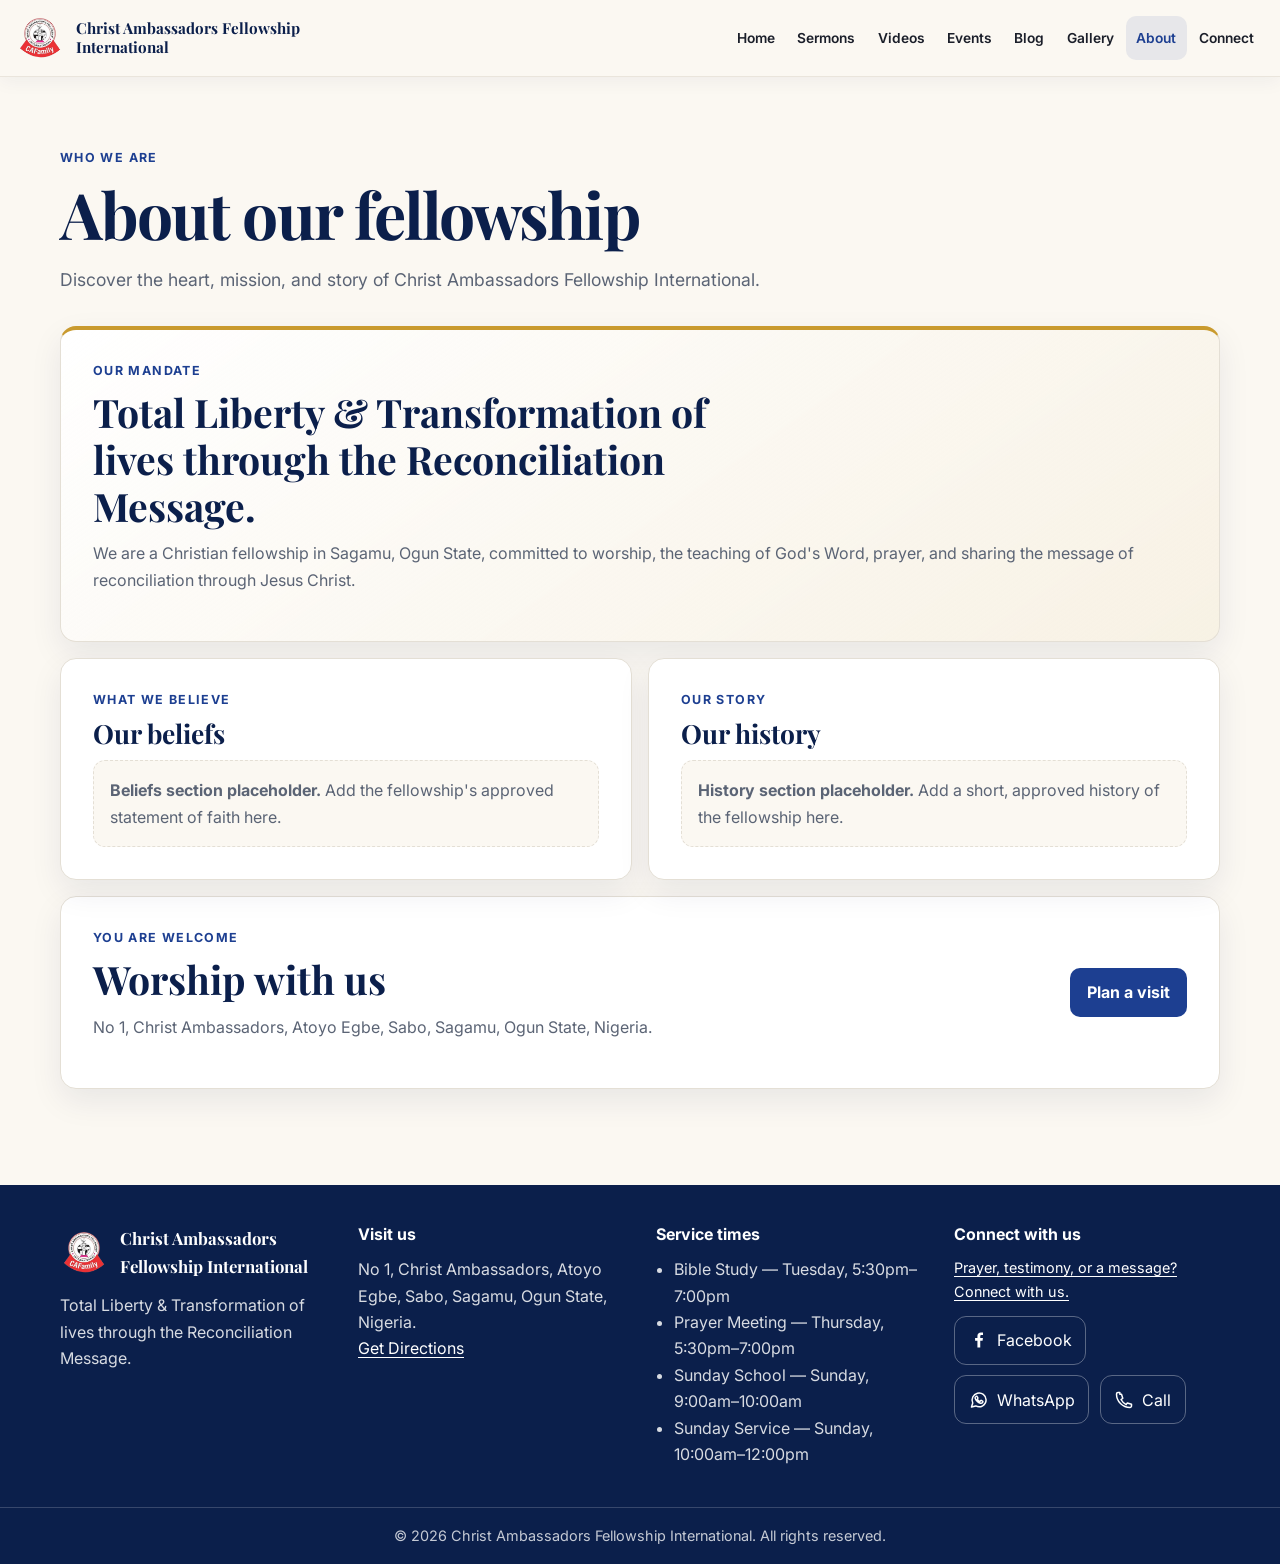
==== about.html @ c84d9931 "Update sermon card CSS" ====
<!doctype html>
<html lang="en">
  <head>
    <meta charset="UTF-8">
    <meta name="viewport" content="width=device-width, initial-scale=1">
    <meta name="description" content="Learn about Christ Ambassadors Fellowship International, our mission, beliefs, and history in Sagamu, Ogun State.">
    <meta name="theme-color" content="#1D3F91">
    <meta property="og:title" content="About | Christ Ambassadors Fellowship International">
    <meta property="og:description" content="Total Liberty & Transformation of lives through the Reconciliation Message.">
    <meta property="og:type" content="website">
    <meta property="og:image" content="/images/logo.png">
    <link rel="icon" href="/favicon.png">
    <title>About | Christ Ambassadors Fellowship International</title>
    <link rel="stylesheet" href="css/styles.css">
    <link rel="preconnect" href="https://fonts.googleapis.com">
    <link rel="preconnect" href="https://fonts.gstatic.com" crossorigin>
    <link href="https://fonts.googleapis.com/css2?family=Inter:wght@400;500;600;700&family=Playfair+Display:wght@600;700&display=swap" rel="stylesheet">
    <script defer src="js/components.js"></script>
  </head>
  <body>
    <a class="skip-link" href="#main-content">Skip to content</a>
    <div id="site-header"></div>
    <main id="main-content" class="site-main interior-page">
      <section class="page-intro">
        <p class="eyebrow">Who we are</p>
        <h1>About our fellowship</h1>
        <p>Discover the heart, mission, and story of Christ Ambassadors Fellowship International.</p>
      </section>
      <section class="about-mission-card" aria-labelledby="mission-title">
        <p class="eyebrow">Our mandate</p>
        <h2 id="mission-title">Total Liberty &amp; Transformation of lives through the Reconciliation Message.</h2>
        <p>We are a Christian fellowship in Sagamu, Ogun State, committed to worship, the teaching of God's Word, prayer, and sharing the message of reconciliation through Jesus Christ.</p>
      </section>
      <section class="about-content-grid">
        <article class="content-card" aria-labelledby="beliefs-title">
          <p class="eyebrow">What we believe</p>
          <h2 id="beliefs-title">Our beliefs</h2>
          <div class="editable-placeholder" aria-label="Beliefs content placeholder">
            <p><strong>Beliefs section placeholder.</strong> Add the fellowship's approved statement of faith here.</p>
          </div>
        </article>
        <article class="content-card" aria-labelledby="history-title">
          <p class="eyebrow">Our story</p>
          <h2 id="history-title">Our history</h2>
          <div class="editable-placeholder" aria-label="History content placeholder">
            <p><strong>History section placeholder.</strong> Add a short, approved history of the fellowship here.</p>
          </div>
        </article>
      </section>
      <section class="about-visit-card" aria-labelledby="about-visit-title">
        <div>
          <p class="eyebrow">You are welcome</p>
          <h2 id="about-visit-title">Worship with us</h2>
          <p>No 1, Christ Ambassadors, Atoyo Egbe, Sabo, Sagamu, Ogun State, Nigeria.</p>
        </div>
        <a class="button button-primary" href="contact.html#visit-us">Plan a visit</a>
      </section>
    </main>
    <div id="site-footer"></div>
  </body>
</html>
---- css/styles.css ----
:root {
  color-scheme: light;
  --color-primary: #1d3f91;
  --color-navy: #0b1f4b;
  --color-gold: #c99a2e;
  --color-background: #fbf8f2;
  --color-surface: #fff;
  --color-text: #1b1f2a;
  --color-muted: #5b6475;
  --color-success: #2e7d57;
  --color-border: #e4dfd5;
  --color-shadow: 0 12px 32px rgb(11 31 75 / 8%);
  --font-heading: "Playfair Display", Georgia, "Times New Roman", serif;
  --font-body: Inter, "Segoe UI", Arial, sans-serif;
  --content-width: 1160px;
  --radius-card: 16px;
  --header-height: 76px;
}

* {
  box-sizing: border-box;
}

html {
  scroll-behavior: smooth;
  scroll-padding-top: calc(var(--header-height) + 1rem);
}

body {
  min-width: 320px;
  min-height: 100vh;
  margin: 0;
  overflow-x: clip;
  background: var(--color-background);
  color: var(--color-text);
  font-family: var(--font-body);
  font-size: 16px;
  line-height: 1.65;
  -webkit-font-smoothing: antialiased;
}

img,
svg {
  max-width: 100%;
}

img {
  height: auto;
}

a {
  color: var(--color-primary);
  text-underline-offset: 0.18em;
}

a:hover {
  color: var(--color-navy);
}

button,
input,
select,
textarea {
  font: inherit;
}

button,
a,
input,
select,
textarea {
  -webkit-tap-highlight-color: transparent;
}

:focus-visible {
  outline: 3px solid var(--color-gold);
  outline-offset: 3px;
}

.skip-link {
  position: absolute;
  z-index: 200;
  top: -100vh;
  left: 1rem;
  display: inline-flex;
  min-height: 44px;
  align-items: center;
  padding: 0.7rem 1rem;
  border-radius: 10px;
  background: var(--color-navy);
  color: #fff;
  font-weight: 700;
  text-decoration: none;
}

.skip-link:focus {
  top: 1rem;
}

h1,
h2,
h3,
h4 {
  color: var(--color-navy);
  font-family: var(--font-heading);
  font-weight: 700;
  line-height: 1.2;
}

p {
  margin-block: 0 1rem;
}

.site-main {
  width: min(var(--content-width), calc(100% - 2rem));
  margin-inline: auto;
  padding-block: 1.5rem 4rem;
}

#site-header {
  position: sticky;
  z-index: 100;
  top: 0;
}

.site-header {
  min-height: var(--header-height);
  border-bottom: 1px solid rgb(228 223 213 / 75%);
  background: rgb(251 248 242 / 94%);
  box-shadow: 0 4px 18px rgb(11 31 75 / 5%);
  -webkit-backdrop-filter: blur(14px);
  backdrop-filter: blur(14px);
}

.site-header-inner {
  display: flex;
  width: min(1320px, calc(100% - 2rem));
  min-height: var(--header-height);
  align-items: center;
  justify-content: space-between;
  gap: 1rem;
  margin-inline: auto;
}

.brand {
  display: inline-flex;
  min-width: 0;
  align-items: center;
  gap: 0.75rem;
  color: var(--color-navy);
  text-decoration: none;
}

.brand:hover {
  color: var(--color-primary);
}

.brand-logo {
  display: block;
  width: 48px;
  height: 48px;
  flex: 0 0 48px;
  object-fit: contain;
}

.brand-name {
  max-width: 255px;
  font-family: var(--font-heading);
  font-size: 0.95rem;
  font-weight: 700;
  line-height: 1.25;
}

.header-actions {
  display: flex;
  align-items: center;
  gap: 0.5rem;
}

.header-install-button {
  display: inline-flex;
  min-height: 44px;
  align-items: center;
  justify-content: center;
  padding: 0.6rem 0.9rem;
  border: 1px solid var(--color-border);
  border-radius: 10px;
  background: var(--color-surface);
  color: var(--color-primary);
  cursor: pointer;
  font: inherit;
  font-weight: 700;
}

.header-install-button[hidden] {
  display: none;
}

#sw-refresh-prompt {
  position: fixed;
  right: 1rem;
  bottom: calc(1rem + env(safe-area-inset-bottom));
  z-index: 140;
  display: flex;
  justify-content: flex-end;
  pointer-events: none;
}

.sw-refresh-inner {
  display: inline-flex;
  align-items: center;
  gap: 0.75rem;
  padding: 0.7rem 0.9rem;
  border: 1px solid var(--color-border);
  border-radius: 999px;
  background: rgb(11 31 75 / 94%);
  box-shadow: var(--color-shadow);
  color: #fff;
  font-size: 0.85rem;
  font-weight: 700;
  pointer-events: auto;
}

.sw-refresh-inner button {
  min-height: 36px;
  padding: 0.45rem 0.8rem;
  border: 0;
  border-radius: 999px;
  background: var(--color-gold);
  color: var(--color-navy);
  cursor: pointer;
  font: inherit;
  font-weight: 700;
}

.menu-toggle {
  display: inline-grid;
  width: 48px;
  height: 48px;
  flex: 0 0 48px;
  place-items: center;
  border: 1px solid var(--color-border);
  border-radius: 12px;
  background: var(--color-surface);
  color: var(--color-navy);
  cursor: pointer;
}

.menu-toggle svg {
  width: 24px;
  height: 24px;
}

.primary-nav {
  position: absolute;
  top: calc(100% + 1px);
  right: 0;
  left: 0;
  display: none;
  max-height: calc(100vh - var(--header-height));
  overflow-y: auto;
  padding: 0.5rem 1rem 1rem;
  border-bottom: 1px solid var(--color-border);
  background: var(--color-background);
  box-shadow: var(--color-shadow);
}

.primary-nav.is-open {
  display: grid;
}

.primary-nav a {
  display: flex;
  min-height: 48px;
  align-items: center;
  padding: 0.6rem 0.75rem;
  border-radius: 10px;
  color: var(--color-text);
  font-size: 0.95rem;
  font-weight: 600;
  text-decoration: none;
}

.primary-nav a:hover,
.primary-nav a[aria-current="page"] {
  background: rgb(29 63 145 / 9%);
  color: var(--color-primary);
}

.site-footer {
  margin-top: 2rem;
  background: var(--color-navy);
  color: #fff;
}

.site-footer a {
  color: #fff;
}

.site-footer a:hover {
  color: #f0d48b;
}

.footer-inner {
  display: grid;
  width: min(var(--content-width), calc(100% - 2rem));
  grid-template-columns: repeat(auto-fit, minmax(min(100%, 220px), 1fr));
  gap: 2rem;
  margin-inline: auto;
  padding-block: 2.5rem;
}

.footer-brand {
  display: inline-flex;
  align-items: center;
  gap: 0.75rem;
  margin-bottom: 0.75rem;
  font-family: var(--font-heading);
  font-size: 1.05rem;
  font-weight: 700;
  text-decoration: none;
}

.footer-logo {
  width: 48px;
  height: 48px;
  object-fit: contain;
}

.footer-heading {
  margin: 0 0 0.75rem;
  color: #fff;
  font-family: var(--font-body);
  font-size: 1rem;
}

.footer-mission,
.footer-address,
.footer-services {
  margin: 0;
  color: rgb(255 255 255 / 84%);
}

.footer-service-list {
  margin: 0;
  padding-left: 1.15rem;
  color: rgb(255 255 255 / 84%);
}

.footer-social-links {
  display: flex;
  flex-wrap: wrap;
  gap: 0.65rem;
}

.footer-social-link {
  display: inline-flex;
  min-width: 48px;
  min-height: 48px;
  align-items: center;
  justify-content: center;
  gap: 0.5rem;
  padding: 0.65rem 0.85rem;
  border: 1px solid rgb(255 255 255 / 32%);
  border-radius: 12px;
  text-decoration: none;
}

.footer-social-link svg,
.contact-link svg {
  width: 20px;
  height: 20px;
  flex: 0 0 20px;
}

.footer-bottom {
  padding: 1rem;
  border-top: 1px solid rgb(255 255 255 / 18%);
  color: rgb(255 255 255 / 76%);
  font-size: 0.9rem;
  text-align: center;
}

.footer-bottom p {
  margin: 0;
}

.button,
.card-buttons button,
#playPauseBtn,
.close-btn {
  display: inline-flex;
  min-height: 44px;
  align-items: center;
  justify-content: center;
  gap: 0.5rem;
  padding: 0.65rem 1rem;
  border: 1px solid transparent;
  border-radius: 10px;
  cursor: pointer;
  font-weight: 700;
  text-decoration: none;
  transition:
    background-color 180ms ease,
    border-color 180ms ease,
    color 180ms ease,
    transform 180ms ease,
    box-shadow 180ms ease;
}

.button[hidden] {
    display: none;
}

.button-primary,
.card-buttons button:first-child {
  background: var(--color-primary);
  color: #fff;
}

.button-primary:hover,
.card-buttons button:first-child:hover {
  background: var(--color-navy);
  color: #fff;
}

.button-secondary,
.card-buttons button:not(:first-child) {
  border-color: var(--color-border);
  background: var(--color-surface);
  color: var(--color-navy);
}

.button-secondary:hover,
.card-buttons button:not(:first-child):hover {
  border-color: var(--color-primary);
  background: rgb(29 63 145 / 7%);
}

.card,
.service,
.about-us,
#media,
.filters,
.sermon-card {
  border: 1px solid var(--color-border);
  border-radius: var(--radius-card);
  background: var(--color-surface);
  box-shadow: var(--color-shadow);
}

.service,
.about-us,
#media {
  width: 100%;
  margin: 1.5rem auto;
  padding: clamp(1.1rem, 3vw, 2rem);
  transform: none;
}

.filters {
  width: 100%;
  margin: 0 auto 1.5rem;
  padding: 1rem;
  box-shadow: 0 6px 20px rgb(11 31 75 / 6%);
}

.filters input,
.filters select,
.search-wrapper {
  min-height: 48px;
  border-radius: 10px;
}

.filters input,
.filters select {
  border: 1px solid var(--color-border);
  background: var(--color-surface);
  color: var(--color-text);
  font-size: 1rem;
}

.search-wrapper {
  width: 100%;
}

#searchInput {
  min-height: 48px;
  border-color: var(--color-border);
}

.clear-btn {
  min-width: 44px;
  min-height: 44px;
}

.hidden,
.hiddenb {
  display: none !important;
}

.service h2,
.about-us h2,
#media h2 {
  margin-top: 0;
  margin-bottom: 0.75rem;
}

.service ul {
  padding-left: 1.25rem;
}

.service ul li {
  margin-block: 0.45rem;
  font-size: 1rem;
}

.about-us p {
  font-size: 1rem;
}

#media nav {
  display: flex;
  flex-wrap: wrap;
  gap: 0.75rem;
}

#media nav a {
  display: inline-flex;
  min-height: 48px;
  align-items: center;
  justify-content: center;
  padding: 0.7rem 1rem;
  border: 1px solid var(--color-border);
  border-radius: 10px;
  background: var(--color-surface);
  color: var(--color-primary);
  font-weight: 600;
  text-decoration: none;
}

#media nav a:hover {
  border-color: var(--color-primary);
  background: rgb(29 63 145 / 7%);
}

.contact-link {
  display: inline-flex;
  min-height: 48px;
  align-items: center;
  justify-content: center;
  gap: 0.5rem;
  padding: 0.7rem 1rem;
  border: 1px solid var(--color-border);
  border-radius: 10px;
  color: var(--color-primary);
  text-decoration: none;
}

.sermon-grid,
#sermonGrid {
  display: grid;
  width: 100%;
  grid-template-columns: repeat(auto-fill, minmax(min(100%, 260px), 1fr));
  gap: 1.25rem;
  margin: 0 auto;
  padding: 0 0 1.5rem;
}

.sermon-search-panel {
  display: grid;
  grid-template-columns: repeat(auto-fit, minmax(min(100%, 190px), 1fr));
  align-items: end;
  gap: 0.9rem;
  margin-bottom: 0.75rem;
  padding: clamp(1rem, 3vw, 1.5rem);
  border: 1px solid var(--color-border);
  border-radius: var(--radius-card);
  background: var(--color-surface);
  box-shadow: var(--color-shadow);
}

.sermon-search-field,
.sermon-filter-field {
  display: grid;
  min-width: 0;
  gap: 0.35rem;
  color: var(--color-text);
  font-size: 0.92rem;
  font-weight: 600;
}

.sermon-search-panel input,
.sermon-search-panel select {
  width: 100%;
  min-height: 48px;
  padding: 0.6rem 0.75rem;
  border: 1px solid var(--color-border);
  border-radius: 10px;
  background: var(--color-background);
  color: var(--color-text);
}

.sermon-search-panel > .button {
  width: 100%;
}

.video-card h2 {
  margin: 0.85rem 1rem 0.25rem;
  font-family: var(--font-body);
  font-size: 1.1rem;
}

.sermon-card h2,
.sermon-card h3 {
  margin: 0;
  padding: 0.75rem 1rem 0.25rem;
  font-family: var(--font-body);
  font-size: 1.1rem;
}

.sermon-card .series,
.sermon-card .scripture,
.sermon-card .preacher,
.sermon-card .date,
.sermon-card .downloads,
.sermon-card .duration {
  margin: 0;
  padding: 0 1rem 0.5rem;
  color: var(--color-muted);
  font-size: 0.95rem;
}

.data-status {
  min-height: 1.5em;
  margin: 0.5rem 0 0.75rem;
  color: var(--color-muted);
  font-size: 0.95rem;
}

.data-error {
  color: #a52b2b;
}

.list-actions {
  display: flex;
  justify-content: center;
  padding-block: 0.5rem 2rem;
}

.continue-listening-wrap {
  position: fixed;
  z-index: 109;
  bottom: calc(76px + env(safe-area-inset-bottom) + 0.75rem);
  left: 50%;
  width: max-content;
  max-width: calc(100% - 2rem);
  margin: 0;
  transform: translateX(-50%);
  text-align: center;
}

.live-stream-card {
  display: flex;
  align-items: center;
  justify-content: space-between;
  gap: 1.5rem;
  margin-bottom: 1.75rem;
  padding: clamp(1.25rem, 4vw, 2rem);
  border-radius: var(--radius-card);
  background: linear-gradient(120deg, var(--color-navy), var(--color-primary));
  color: #fff;
}

.live-stream-card .eyebrow {
  color: #f0d48b;
}

.live-stream-card h2 {
  margin: 0 0 0.5rem;
  color: #fff;
  font-size: clamp(1.45rem, 3vw, 2rem);
}

.live-stream-card p:last-child {
  margin: 0;
  color: rgb(255 255 255 / 84%);
}

.live-stream-card .button {
  flex: 0 0 auto;
  border-color: var(--color-gold);
  background: var(--color-gold);
  color: #17213a;
}

.live-stream-card .button:hover {
  background: #e6bd5d;
}

.video-grid {
  display: grid;
  grid-template-columns: repeat(auto-fill, minmax(min(100%, 270px), 1fr));
  gap: 1.25rem;
}

.video-card {
  min-width: 0;
  overflow: hidden;
  border: 1px solid var(--color-border);
  border-radius: var(--radius-card);
  background: var(--color-surface);
  box-shadow: var(--color-shadow);
  transition:
    transform 180ms ease,
    box-shadow 180ms ease;
}

.video-card:hover {
  transform: translateY(-4px);
  box-shadow: 0 16px 34px rgb(11 31 75 / 13%);
}

.video-card > img {
  display: block;
  width: 100%;
  height: 190px;
  object-fit: cover;
  background: var(--color-background);
}

.video-card-content {
  display: flex;
  min-height: 190px;
  align-items: flex-start;
  flex-direction: column;
  padding: 0 1rem 1rem;
}

.video-card h2 {
  margin-inline: 0;
}

.video-date {
  margin: 0 0 1rem;
  color: var(--color-muted);
  font-size: 0.95rem;
}

.video-card .button {
  width: 100%;
  margin-top: auto;
}

.video-live-badge {
  display: inline-flex;
  min-height: 30px;
  align-items: center;
  margin-top: 0.85rem;
  padding: 0.2rem 0.6rem;
  border-radius: 999px;
  background: rgb(46 125 87 / 12%);
  color: var(--color-success);
  font-size: 0.85rem;
  font-weight: 700;
}

.video-live-badge + h2 {
  margin-top: 0.5rem;
}

.video-card-content > .data-error {
  margin-top: auto;
}

.sermon-card {
  min-width: 0;
  overflow: hidden;
  transition:
    transform 180ms ease,
    box-shadow 180ms ease;
}

.sermon-card:hover {
  transform: translateY(-4px);
  box-shadow: 0 16px 34px rgb(11 31 75 / 13%);
}

.sermon-card img {
  width: 100%;
  height: 180px;
  object-fit: cover;
  object-position: top;
  background: var(--color-background);
}

.card-buttons {
  display: grid;
  grid-template-columns: repeat(3, minmax(0, 1fr));
  gap: 0.5rem;
  padding: 0 1rem 1rem;
}

.card-buttons button {
  min-width: 0;
  padding-inline: 0.55rem;
}

.audio-player {
  position: fixed;
  z-index: 110;
  right: 0;
  bottom: 0;
  left: 0;
  overflow: hidden;
  border-top: 1px solid rgb(255 255 255 / 15%);
  background: var(--color-navy);
  color: #fff;
  box-shadow: 0 -8px 28px rgb(11 31 75 / 18%);
  transform: translateY(110%);
  transition: transform 220ms ease;
}

.audio-player.active {
  transform: translateY(0);
}

.player-inner {
  display: flex;
  width: min(var(--content-width), calc(100% - 1rem));
  min-height: 76px;
  align-items: center;
  gap: 0.75rem;
  margin-inline: auto;
  padding-block: 0.5rem;
}

.player-thumb {
  width: 52px;
  height: 52px;
  flex: 0 0 52px;
  border-radius: 10px;
  background: rgb(255 255 255 / 10%);
  object-fit: cover;
}

.player-info {
  min-width: 0;
  flex: 0 1 220px;
}

.track-title,
.track-artist {
  overflow: hidden;
  text-overflow: ellipsis;
  white-space: nowrap;
}

.track-title {
  font-weight: 700;
}

.track-artist {
  color: rgb(255 255 255 / 74%);
  font-size: 0.9rem;
}

.player-controls {
  display: flex;
  min-width: 0;
  flex: 1;
  align-items: center;
  gap: 0.75rem;
}

#playPauseBtn,
.close-btn {
  width: 48px;
  height: 48px;
  flex: 0 0 48px;
  border-color: rgb(255 255 255 / 55%);
  background: transparent;
  color: #fff;
}

#playPauseBtn:hover,
.close-btn:hover {
  background: rgb(255 255 255 / 12%);
}

.progress-wrap {
  display: flex;
  min-width: 0;
  flex: 1;
  align-items: center;
  gap: 0.6rem;
  color: rgb(255 255 255 / 78%);
  font-variant-numeric: tabular-nums;
  font-size: 0.85rem;
}

#progressBar {
  min-width: 40px;
  min-height: 32px;
  flex: 1;
  accent-color: var(--color-gold);
  cursor: pointer;
}

.close-btn {
  border: 0;
  font-size: 1.5rem;
}

.reveal-on-scroll {
  opacity: 0;
  transform: translateY(16px);
  transition:
    opacity 500ms ease,
    transform 500ms ease;
}

.reveal-on-scroll.is-visible {
  opacity: 1;
  transform: translateY(0);
}

.home-hero {
  position: relative;
  overflow: hidden;
  background:
    radial-gradient(ellipse at 82% 18%, rgb(201 154 46 / 18%), transparent 34%),
    linear-gradient(125deg, #0b1f4b 0%, #163573 58%, #1d3f91 100%);
  color: #fff;
}

.home-hero::after {
  position: absolute;
  right: -9rem;
  bottom: -16rem;
  width: 36rem;
  height: 36rem;
  border: 1px solid rgb(255 255 255 / 10%);
  border-radius: 50%;
  content: "";
  pointer-events: none;
}

.home-hero-inner {
  position: relative;
  z-index: 1;
  display: grid;
  width: min(var(--content-width), calc(100% - 2rem));
  align-items: center;
  gap: 2rem;
  margin-inline: auto;
  padding-block: clamp(3rem, 8vw, 6.5rem);
}

.home-hero-copy {
  max-width: 700px;
}

.home-hero .eyebrow,
.home-hero h1,
.home-hero .hero-description {
  color: #fff;
}

.eyebrow {
  margin: 0 0 0.6rem;
  color: var(--color-primary);
  font-size: 0.78rem;
  font-weight: 700;
  letter-spacing: 0.11em;
  line-height: 1.4;
  text-transform: uppercase;
}

.home-hero .eyebrow {
  color: #f0d48b;
}

.home-hero h1 {
  max-width: 15ch;
  margin: 0 0 1rem;
  font-size: clamp(2.4rem, 7vw, 4.7rem);
  letter-spacing: -0.035em;
}

.hero-description {
  max-width: 58ch;
  margin-bottom: 1.5rem;
  color: rgb(255 255 255 / 84%);
  font-size: clamp(1.05rem, 2vw, 1.2rem);
}

.hero-actions {
  display: flex;
  flex-wrap: wrap;
  gap: 0.75rem;
}

.home-hero .button-primary {
  border-color: var(--color-gold);
  background: var(--color-gold);
  color: #17213a;
}

.home-hero .button-primary:hover {
  background: #e6bd5d;
}

.home-hero .button-secondary {
  border-color: rgb(255 255 255 / 45%);
  background: transparent;
  color: #fff;
}

.home-hero .button-secondary:hover {
  background: rgb(255 255 255 / 10%);
}

.next-service-card {
  max-width: 420px;
  padding: 1.5rem;
  border: 1px solid rgb(255 255 255 / 18%);
  border-radius: var(--radius-card);
  background: rgb(255 255 255 / 10%);
  -webkit-backdrop-filter: blur(12px);
  backdrop-filter: blur(12px);
}

.next-service-icon {
  display: grid;
  width: 48px;
  height: 48px;
  place-items: center;
  margin-bottom: 1rem;
  border-radius: 14px;
  background: rgb(255 255 255 / 14%);
  color: #f0d48b;
}

.next-service-icon svg {
  width: 24px;
  height: 24px;
}

.next-service-card .eyebrow {
  margin-bottom: 0.35rem;
}

.next-service-card h2 {
  margin: 0 0 0.75rem;
  color: #fff;
  font-size: 1.6rem;
}

.next-service-card p:not(.eyebrow) {
  color: rgb(255 255 255 / 86%);
}

.next-service-card a {
  display: inline-flex;
  min-height: 44px;
  align-items: center;
  gap: 0.4rem;
  color: #f0d48b;
  font-weight: 700;
}

.home-content {
  padding-top: 1.5rem;
}

.announcement-banner {
  display: flex;
  align-items: center;
  justify-content: space-between;
  gap: 1rem;
  margin-bottom: 2rem;
  padding: 1rem 1.25rem;
  border: 1px solid rgb(201 154 46 / 45%);
  border-left: 5px solid var(--color-gold);
  border-radius: 12px;
  background: rgb(201 154 46 / 10%);
}

.announcement-banner[hidden] {
  display: none;
}

.announcement-banner .eyebrow,
.announcement-banner p:last-child {
  margin-bottom: 0;
}

.announcement-banner .eyebrow {
  color: var(--color-navy);
}

.announcement-dismiss {
  display: inline-grid;
  width: 44px;
  height: 44px;
  flex: 0 0 44px;
  place-items: center;
  border: 0;
  border-radius: 10px;
  background: transparent;
  color: var(--color-text);
  cursor: pointer;
  font-size: 1.7rem;
}

.announcement-dismiss:hover {
  background: rgb(11 31 75 / 8%);
}

.home-section {
  margin-block: clamp(2.5rem, 6vw, 4.5rem);
}

.section-heading {
  max-width: 650px;
  margin-bottom: 1.4rem;
}

.section-heading h2,
.welcome-card h2,
.verse-card h2,
.whatsapp-invitation h2,
.about-mission-card h2,
.content-card h2,
.about-visit-card h2 {
  margin: 0 0 0.65rem;
  font-size: clamp(1.7rem, 4vw, 2.45rem);
}

.section-heading > p:last-child {
  margin-bottom: 0;
  color: var(--color-muted);
}

.section-heading-row {
  display: flex;
  align-items: end;
  justify-content: space-between;
  gap: 1.5rem;
}

.section-heading-row .section-heading {
  margin-bottom: 0;
}

.text-link {
  display: inline-flex;
  min-height: 44px;
  align-items: center;
  gap: 0.35rem;
  font-weight: 700;
  text-decoration: none;
}

.service-times-grid {
  display: grid;
  grid-template-columns: repeat(auto-fit, minmax(min(100%, 220px), 1fr));
  gap: 1rem;
}

.service-time-card {
  min-height: 150px;
  padding: 1.25rem;
  border: 1px solid var(--color-border);
  border-radius: 14px;
  background: var(--color-surface);
  box-shadow: var(--color-shadow);
}

.service-time-label {
  color: var(--color-navy);
  font-size: 1.05rem;
  font-weight: 700;
}

.service-weekday {
  margin: 0.35rem 0 0.1rem;
  color: var(--color-muted);
}

.service-time {
  margin: 0;
  color: var(--color-primary);
  font-size: 1.15rem;
  font-weight: 700;
}

.service-time-card-featured {
  border-color: var(--color-primary);
  background: rgb(29 63 145 / 6%);
}

.latest-sermons-section .sermon-grid {
  padding-top: 1.25rem;
}

.loading-message,
.empty-state {
  width: 100%;
  margin: 0;
  padding: 1.25rem;
  border: 1px dashed var(--color-border);
  border-radius: 12px;
  color: var(--color-muted);
  text-align: center;
}

.home-two-column {
  display: grid;
  grid-template-columns: 1fr;
  gap: 1rem;
}

.welcome-card,
.verse-card,
.about-mission-card,
.content-card,
.about-visit-card,
.contact-details-card,
.connect-option-card {
  padding: clamp(1.25rem, 3vw, 2rem);
  border: 1px solid var(--color-border);
  border-radius: var(--radius-card);
  background: var(--color-surface);
  box-shadow: var(--color-shadow);
}

.welcome-card > p:not(.eyebrow),
.verse-card > p:not(.eyebrow),
.about-mission-card > p:last-child,
.about-visit-card p:not(.eyebrow) {
  color: var(--color-muted);
}

.welcome-card .text-link {
  margin-top: 0.25rem;
}

.verse-card {
  background: linear-gradient(145deg, var(--color-surface), rgb(201 154 46 / 9%));
}

.verse-card blockquote {
  margin: 1rem 0 0;
  padding-left: 1rem;
  border-left: 3px solid var(--color-gold);
}

.verse-text {
  margin-bottom: 0.6rem;
  color: var(--color-text);
  font-family: var(--font-heading);
  font-size: 1.35rem;
  line-height: 1.5;
}

.verse-reference {
  color: var(--color-muted);
  font-size: 0.95rem;
  font-style: normal;
  font-weight: 600;
}

.event-preview-grid {
  display: grid;
  grid-template-columns: repeat(auto-fit, minmax(min(100%, 240px), 1fr));
  gap: 1rem;
}

.whatsapp-invitation {
  display: flex;
  align-items: center;
  justify-content: space-between;
  gap: 1.5rem;
  margin-top: 3rem;
  padding: clamp(1.25rem, 4vw, 2.25rem);
  border-radius: var(--radius-card);
  background: rgb(46 125 87 / 9%);
}

.whatsapp-invitation .eyebrow {
  color: var(--color-success);
}

.whatsapp-invitation h2 {
  font-size: clamp(1.5rem, 3vw, 2rem);
}

.whatsapp-invitation p:last-child {
  margin-bottom: 0;
  color: var(--color-muted);
}

.connect-prompt {
  margin: 1.5rem 0 0;
  color: var(--color-muted);
  font-size: 0.95rem;
  text-align: center;
}

.interior-page {
  padding-top: clamp(2rem, 6vw, 4.5rem);
}

.page-intro {
  max-width: 760px;
  margin-bottom: 2rem;
}

.page-intro h1 {
  margin: 0 0 0.75rem;
  font-size: clamp(2.3rem, 6vw, 4rem);
  letter-spacing: -0.03em;
}

.page-intro > p:last-child {
  margin-bottom: 0;
  color: var(--color-muted);
  font-size: 1.1rem;
}

.about-mission-card {
  margin-bottom: 1rem;
  border-top: 4px solid var(--color-gold);
  background: linear-gradient(145deg, var(--color-surface), rgb(201 154 46 / 7%));
}

.about-mission-card h2 {
  max-width: 26ch;
}

.about-content-grid {
  display: grid;
  grid-template-columns: 1fr;
  gap: 1rem;
  margin-block: 1rem;
}

.content-card h2 {
  font-size: 1.65rem;
}

.editable-placeholder {
  padding: 1rem;
  border: 1px dashed var(--color-border);
  border-radius: 12px;
  background: var(--color-background);
  color: var(--color-muted);
}

.editable-placeholder p {
  margin: 0;
}

.about-visit-card {
  display: flex;
  align-items: center;
  justify-content: space-between;
  gap: 1rem;
  margin-top: 1rem;
}

.about-visit-card .button {
  flex: 0 0 auto;
}

.contact-layout {
  display: grid;
  grid-template-columns: 1fr;
  gap: 1rem;
  align-items: stretch;
}

.contact-details-card h2 {
  margin: 0 0 0.75rem;
  font-size: 2rem;
}

.contact-details-card address {
  margin-bottom: 1rem;
  color: var(--color-text);
  font-size: 1.05rem;
  font-style: normal;
}

.contact-details-actions {
  margin-bottom: 1.5rem;
}

.contact-details-card #media {
  margin: 0;
  padding: 1.25rem 0 0;
  border: 0;
  border-top: 1px solid var(--color-border);
  border-radius: 0;
  background: transparent;
  box-shadow: none;
}

.contact-details-card #media h3 {
  margin: 0 0 0.75rem;
  color: var(--color-navy);
  font-family: var(--font-body);
  font-size: 1rem;
}

.contact-details-card #media nav {
  flex-direction: column;
  align-items: stretch;
}

.contact-details-card #media .contact-link {
  justify-content: flex-start;
  color: var(--color-primary);
}

.map-card {
  min-height: 320px;
  overflow: hidden;
  border: 1px solid var(--color-border);
  border-radius: var(--radius-card);
  background: var(--color-surface);
  box-shadow: var(--color-shadow);
}

.map-card iframe {
  display: block;
  width: 100%;
  min-height: 320px;
  height: 100%;
  border: 0;
}

.connect-section {
  margin-top: clamp(3rem, 7vw, 5rem);
}

.connect-options-grid {
  display: grid;
  grid-template-columns: repeat(auto-fit, minmax(min(100%, 240px), 1fr));
  gap: 1rem;
}

.connect-option-card h3 {
  margin: 0 0 0.5rem;
  font-family: var(--font-body);
  font-size: 1.15rem;
}

.connect-option-card p {
  min-height: 3.3em;
  margin-bottom: 1rem;
  color: var(--color-muted);
}

.form-availability {
  display: inline-flex;
  min-height: 36px;
  align-items: center;
  padding: 0.35rem 0.7rem;
  border-radius: 999px;
  background: rgb(29 63 145 / 8%);
  color: var(--color-primary);
  font-size: 0.9rem;
  font-weight: 600;
}

.connect-direct {
  margin-top: 1.5rem;
  color: var(--color-muted);
  text-align: center;
}

.connect-forms {
  display: grid;
  gap: 0.8rem;
}

.connect-form-panel {
  border: 1px solid var(--color-border);
  border-radius: var(--radius-card);
  background: var(--color-surface);
  box-shadow: var(--color-shadow);
}

.connect-form-panel summary {
  display: flex;
  min-height: 56px;
  align-items: center;
  padding: 0.9rem 1.1rem;
  color: var(--color-navy);
  cursor: pointer;
  font-size: 1.1rem;
  font-weight: 700;
  list-style-position: inside;
}

.connect-form-panel > p,
.connect-form-panel > .form-privacy-note {
  margin: 0;
  padding: 0 1.25rem 0.75rem;
  color: var(--color-muted);
}

.connect-form-panel > form {
  padding: 0 1.25rem 1.25rem;
}

.connect-form {
  display: grid;
  gap: 1rem;
}

.connect-form > label:not(.honeypot):not(.checkbox-label) {
  display: grid;
  gap: 0.35rem;
  font-weight: 600;
}

.connect-form input:not([type="checkbox"]),
.connect-form textarea {
  width: 100%;
  min-height: 48px;
  padding: 0.65rem 0.75rem;
  border: 1px solid var(--color-border);
  border-radius: 10px;
  background: var(--color-background);
  color: var(--color-text);
}

.connect-form textarea {
  min-height: 130px;
  resize: vertical;
}

.connect-form .checkbox-label {
  display: flex;
  min-height: 44px;
  align-items: center;
  gap: 0.65rem;
  cursor: pointer;
  font-weight: 500;
}

.checkbox-label input {
  width: 20px;
  height: 20px;
  accent-color: var(--color-primary);
}

.optional-label {
  color: var(--color-muted);
  font-size: 0.9rem;
  font-weight: 400;
}

.honeypot {
  position: absolute;
  width: 1px;
  height: 1px;
  overflow: hidden;
  clip: rect(0, 0, 0, 0);
  clip-path: inset(50%);
  white-space: nowrap;
}

.form-status {
  min-height: 1.5em;
  margin: 0;
  color: var(--color-muted);
}

.form-status-error {
  color: #a52b2b;
}

.form-status-success {
  color: var(--color-success);
}

.connect-form button:disabled {
  cursor: wait;
  opacity: 0.7;
}

.footer-connect-link {
  margin: 0 0 0.75rem;
  font-size: 0.9rem;
}

.whatsapp-link-placeholder {
  margin: 0;
  color: var(--color-muted);
  font-size: 0.9rem;
}

.section-title {
  margin: 0 0 1rem;
  font-size: clamp(1.5rem, 3vw, 2rem);
}

.weekly-services-section {
  margin-top: 3rem;
}

.content-grid,
.service-list,
.gallery-grid {
  display: grid;
  grid-template-columns: repeat(auto-fill, minmax(min(100%, 260px), 1fr));
  gap: 1rem;
}

.event-card,
.post-card,
.service-row,
.gallery-item {
  min-width: 0;
  overflow: hidden;
  border: 1px solid var(--color-border);
  border-radius: var(--radius-card);
  background: var(--color-surface);
  box-shadow: var(--color-shadow);
}

.event-card,
.post-card,
.service-row {
  transition:
    transform 180ms ease,
    box-shadow 180ms ease;
}

.event-card:hover,
.post-card:hover,
.service-row:hover {
  transform: translateY(-3px);
  box-shadow: 0 16px 34px rgb(11 31 75 / 13%);
}

.event-card > img,
.post-card > img {
  display: block;
  width: 100%;
  height: 190px;
  object-fit: cover;
  background: var(--color-background);
}

.event-card-content,
.post-card-content {
  padding: 1.1rem;
}

.event-card h3,
.service-row h3 {
  margin: 0 0 0.5rem;
  font-family: var(--font-body);
  font-size: 1.15rem;
}

.event-date,
.event-location,
.event-description,
.event-recurrence,
.post-date,
.post-excerpt,
.service-row-weekday,
.gallery-item-meta {
  color: var(--color-muted);
}

.event-description {
  white-space: pre-line;
}

.event-actions {
  display: flex;
  flex-wrap: wrap;
  gap: 0.5rem;
  margin-top: 1rem;
}

.event-actions .button {
  flex: 1 1 140px;
}

.event-card-compact {
  padding: 1.1rem;
}

.event-card-compact .event-card-content {
  padding: 0;
}

.event-card-compact .event-actions {
  flex-direction: column;
}

.event-card-compact .event-actions .button {
  width: 100%;
}

.service-row {
  padding: 1.1rem;
}

.service-row-weekday,
.service-row-time {
  margin: 0 0 0.25rem;
}

.service-row-time {
  color: var(--color-primary);
  font-weight: 700;
}

.post-card {
  display: flex;
  flex-direction: column;
}

.post-card-content {
  display: flex;
  flex: 1;
  flex-direction: column;
  align-items: flex-start;
}

.post-card h2 {
  margin: 0 0 0.5rem;
  font-family: var(--font-body);
  font-size: 1.25rem;
}

.post-card h2 a {
  color: var(--color-navy);
  text-decoration: none;
}

.post-card h2 a:hover {
  text-decoration: underline;
}

.post-excerpt {
  margin-bottom: 0;
}

.post-article {
  max-width: 800px;
  margin-inline: auto;
}

.post-article > h1 {
  margin: 1.5rem 0 0.5rem;
  font-size: clamp(2.2rem, 6vw, 3.8rem);
}

.post-back-link {
  margin-bottom: 0.75rem;
}

.post-cover {
  display: block;
  width: 100%;
  max-height: 540px;
  margin-block: 1.5rem;
  border-radius: var(--radius-card);
  object-fit: cover;
}

.post-body {
  font-size: 1.08rem;
}

.post-body p {
  margin-bottom: 1.25rem;
  white-space: pre-line;
}

.album-filter {
  display: grid;
  max-width: 360px;
  gap: 0.4rem;
  margin-bottom: 1.25rem;
  font-weight: 600;
}

.album-filter select {
  min-height: 48px;
  padding: 0.55rem 0.75rem;
  border: 1px solid var(--color-border);
  border-radius: 10px;
  background: var(--color-surface);
  color: var(--color-text);
}

.gallery-grid {
  grid-template-columns: repeat(auto-fill, minmax(min(100%, 220px), 1fr));
}

.gallery-item {
  align-self: start;
}

.gallery-open {
  display: block;
  width: 100%;
  padding: 0;
  overflow: hidden;
  border: 0;
  background: var(--color-background);
  cursor: zoom-in;
}

.gallery-open img {
  display: block;
  width: 100%;
  aspect-ratio: 4 / 3;
  object-fit: cover;
  transition: transform 180ms ease;
}

.gallery-open:hover img {
  transform: scale(1.025);
}

.gallery-item-details {
  padding: 0.75rem 0.9rem;
}

.gallery-item-details p {
  margin: 0;
}

.gallery-item-meta {
  margin-top: 0.25rem !important;
  font-size: 0.9rem;
}

.gallery-lightbox {
  width: min(94vw, 1000px);
  max-width: none;
  max-height: 92vh;
  padding: 0;
  overflow: auto;
  border: 1px solid var(--color-border);
  border-radius: 14px;
  background: var(--color-surface);
  color: var(--color-text);
}

.gallery-lightbox::backdrop {
  background: rgb(0 0 0 / 78%);
}

.lightbox-inner {
  position: relative;
  padding: 1rem;
}

.lightbox-inner img {
  display: block;
  max-width: 100%;
  max-height: 76vh;
  margin-inline: auto;
  object-fit: contain;
}

.lightbox-inner p {
  margin: 0.75rem 3.5rem 0 0;
}

.lightbox-close {
  position: sticky;
  z-index: 1;
  top: 0;
  float: right;
  width: 44px;
  height: 44px;
  margin-bottom: -44px;
  border: 1px solid var(--color-border);
  border-radius: 50%;
  background: var(--color-surface);
  color: var(--color-text);
  cursor: pointer;
  font-size: 1.5rem;
}

@media (min-width: 900px) {
  .site-header-inner {
    gap: 1.5rem;
  }

  .menu-toggle {
    display: none;
  }

  .primary-nav,
  .primary-nav.is-open {
    position: static;
    display: flex;
    max-height: none;
    overflow: visible;
    align-items: center;
    justify-content: flex-end;
    gap: 0.1rem;
    padding: 0;
    border: 0;
    background: transparent;
    box-shadow: none;
  }

  .primary-nav a {
    min-height: 44px;
    padding-inline: 0.65rem;
    font-size: 0.86rem;
  }

  .filters {
    display: flex;
    align-items: center;
    gap: 0.75rem;
    flex-wrap: wrap;
  }

  .search-wrapper {
    max-width: 360px;
    flex: 1 1 260px;
  }

  .home-hero-inner {
    grid-template-columns: minmax(0, 1.45fr) minmax(300px, 0.75fr);
  }

  .home-two-column {
    grid-template-columns: 1.2fr 0.8fr;
  }

  .about-content-grid,
  .contact-layout {
    grid-template-columns: repeat(2, minmax(0, 1fr));
  }
}

@media (max-width: 640px) {
  .brand-name {
    max-width: 195px;
    font-size: 0.84rem;
  }

  .player-inner {
    gap: 0.5rem;
  }

  .player-info {
    display: none;
  }

  .progress-wrap span {
    display: none;
  }

  .card-buttons {
    grid-template-columns: repeat(2, minmax(0, 1fr));
  }

  .section-heading-row,
  .whatsapp-invitation,
  .about-visit-card {
    align-items: flex-start;
    flex-direction: column;
  }

  .section-heading-row > .text-link {
    align-self: flex-start;
  }

  .whatsapp-invitation > .button,
  .about-visit-card > .button {
    width: 100%;
  }

  .map-card,
  .map-card iframe {
    min-height: 280px;
  }

  .connect-option-card p {
    min-height: 0;
  }

  .live-stream-card {
    align-items: flex-start;
    flex-direction: column;
  }

  .live-stream-card .button {
    width: 100%;
  }

  .continue-listening-wrap {
    width: calc(100% - 2rem);
  }

  .continue-listening-wrap .button {
    width: 100%;
  }
}

@media (prefers-color-scheme: dark) {
  :root {
    color-scheme: dark;
    --color-primary: #9bb9ff;
    --color-navy: #07142f;
    --color-gold: #e6bd5d;
    --color-background: #111827;
    --color-surface: #1b2537;
    --color-text: #f3f5fa;
    --color-muted: #bdc6d6;
    --color-success: #73c89b;
    --color-border: #39445a;
    --color-shadow: 0 12px 32px rgb(0 0 0 / 22%);
  }

  .site-header {
    border-bottom-color: var(--color-border);
    background: rgb(17 24 39 / 94%);
  }

  .brand,
  h1,
  h2,
  h3,
  h4,
  .menu-toggle,
  .primary-nav a,
  #media nav a,
  .contact-link {
    color: var(--color-text);
  }

  .primary-nav {
    border-bottom-color: var(--color-border);
    background: var(--color-background);
  }

  .primary-nav a:hover,
  .primary-nav a[aria-current="page"] {
    background: rgb(155 185 255 / 12%);
    color: var(--color-primary);
  }

  .filters input,
  .filters select {
    color-scheme: dark;
  }

  .button-primary,
  .card-buttons button:first-child {
    background: #3158ad;
    color: #fff;
  }

  .button-secondary,
  .card-buttons button:not(:first-child) {
    color: var(--color-text);
  }

  .footer-inner h2,
  .footer-inner h3,
  .site-footer a {
    color: #fff;
  }

  .announcement-banner {
    background: rgb(201 154 46 / 12%);
  }

  .announcement-banner .eyebrow,
  .service-time-label,
  .contact-details-card #media h3 {
    color: var(--color-text);
  }

  .service-time-card-featured {
    background: rgb(155 185 255 / 8%);
  }

  .form-availability {
    background: rgb(155 185 255 / 12%);
  }

  .data-error {
    color: #ff9a9a;
  }

  .sermon-search-panel input,
  .sermon-search-panel select {
    color-scheme: dark;
  }
}

@media (prefers-reduced-motion: reduce) {
  *,
  *::before,
  *::after {
    scroll-behavior: auto !important;
    animation-duration: 0.01ms !important;
    animation-iteration-count: 1 !important;
    transition-duration: 0.01ms !important;
  }

  .reveal-on-scroll {
    opacity: 1;
    transform: none;
  }
}
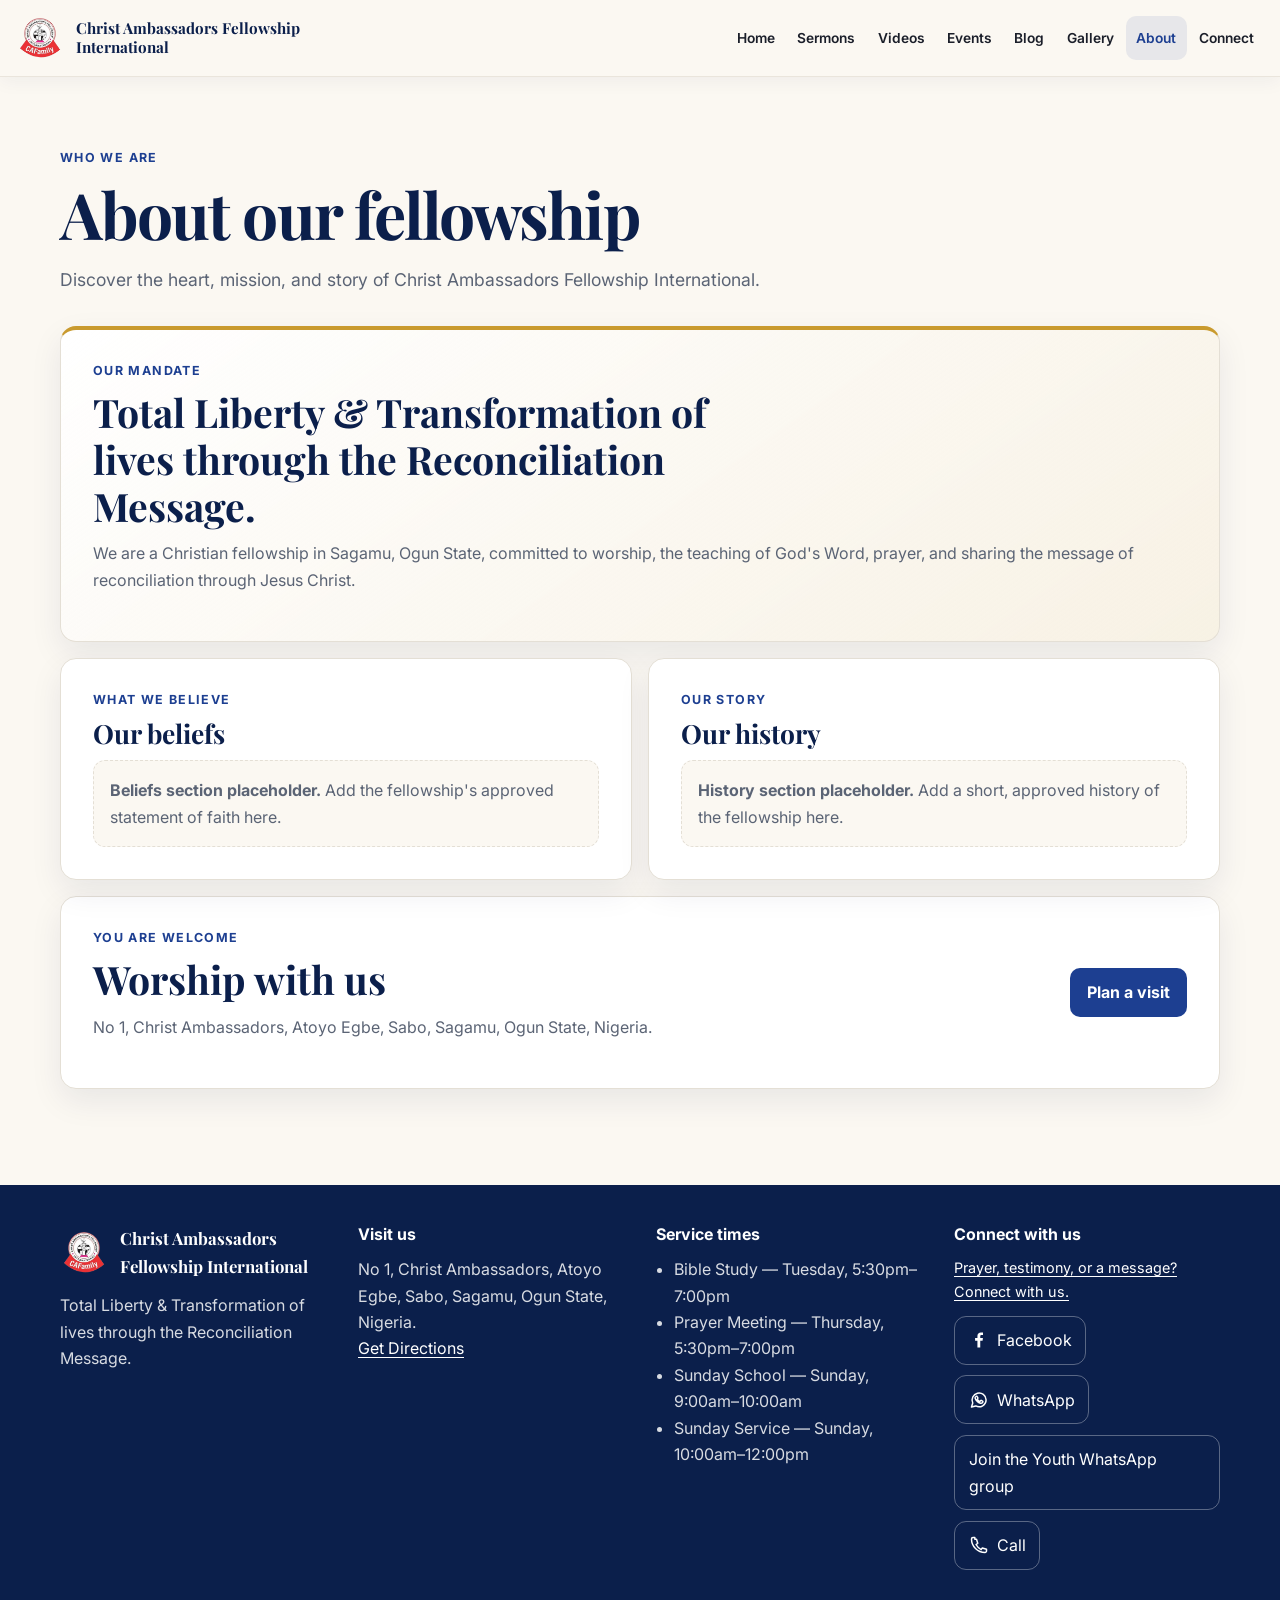
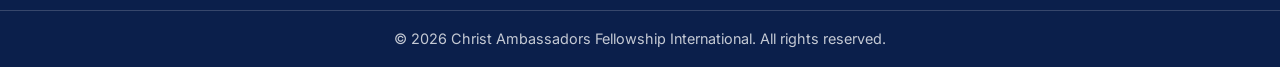
==== commit 48e5fb09: "Add sermon likes" ====
--- a/about.html
+++ b/about.html
@@ -16,6 +16,7 @@
     <link rel="preconnect" href="https://fonts.gstatic.com" crossorigin>
     <link href="https://fonts.googleapis.com/css2?family=Inter:wght@400;500;600;700&family=Playfair+Display:wght@600;700&display=swap" rel="stylesheet">
     <script defer src="js/components.js"></script>
+    <script defer src="js/phase5.js"></script>
   </head>
   <body>
     <a class="skip-link" href="#main-content">Skip to content</a>
--- a/css/styles.css
+++ b/css/styles.css
@@ -366,6 +366,11 @@
   text-decoration: none;
 }
 
+.footer-social-link[hidden],
+#media nav a[hidden] {
+  display: none;
+}
+
 .footer-social-link svg,
 .contact-link svg {
   width: 20px;
@@ -623,12 +628,43 @@
 .sermon-card .scripture,
 .sermon-card .preacher,
 .sermon-card .date,
-.sermon-card .downloads,
 .sermon-card .duration {
   margin: 0;
   padding: 0 1rem 0.5rem;
   color: var(--color-muted);
   font-size: 0.95rem;
+}
+
+.sermon-engagement {
+  display: flex;
+  flex-wrap: wrap;
+  align-items: center;
+  gap: 0.5rem;
+  padding: 0 1rem 0.5rem;
+}
+
+.sermon-card .downloads {
+  margin: 0;
+  color: var(--color-muted);
+  font-size: 0.95rem;
+}
+
+.sermon-like-button {
+  min-width: 44px;
+  min-height: 44px;
+  padding: 0.45rem 0.7rem;
+}
+
+.sermon-like-button[aria-pressed="true"] {
+  border-color: var(--color-primary);
+  color: var(--color-primary);
+}
+
+.sermon-like-feedback {
+  margin: 0;
+  padding: 0 1rem 0.5rem;
+  color: var(--color-muted);
+  font-size: 0.85rem;
 }
 
 .data-status {
